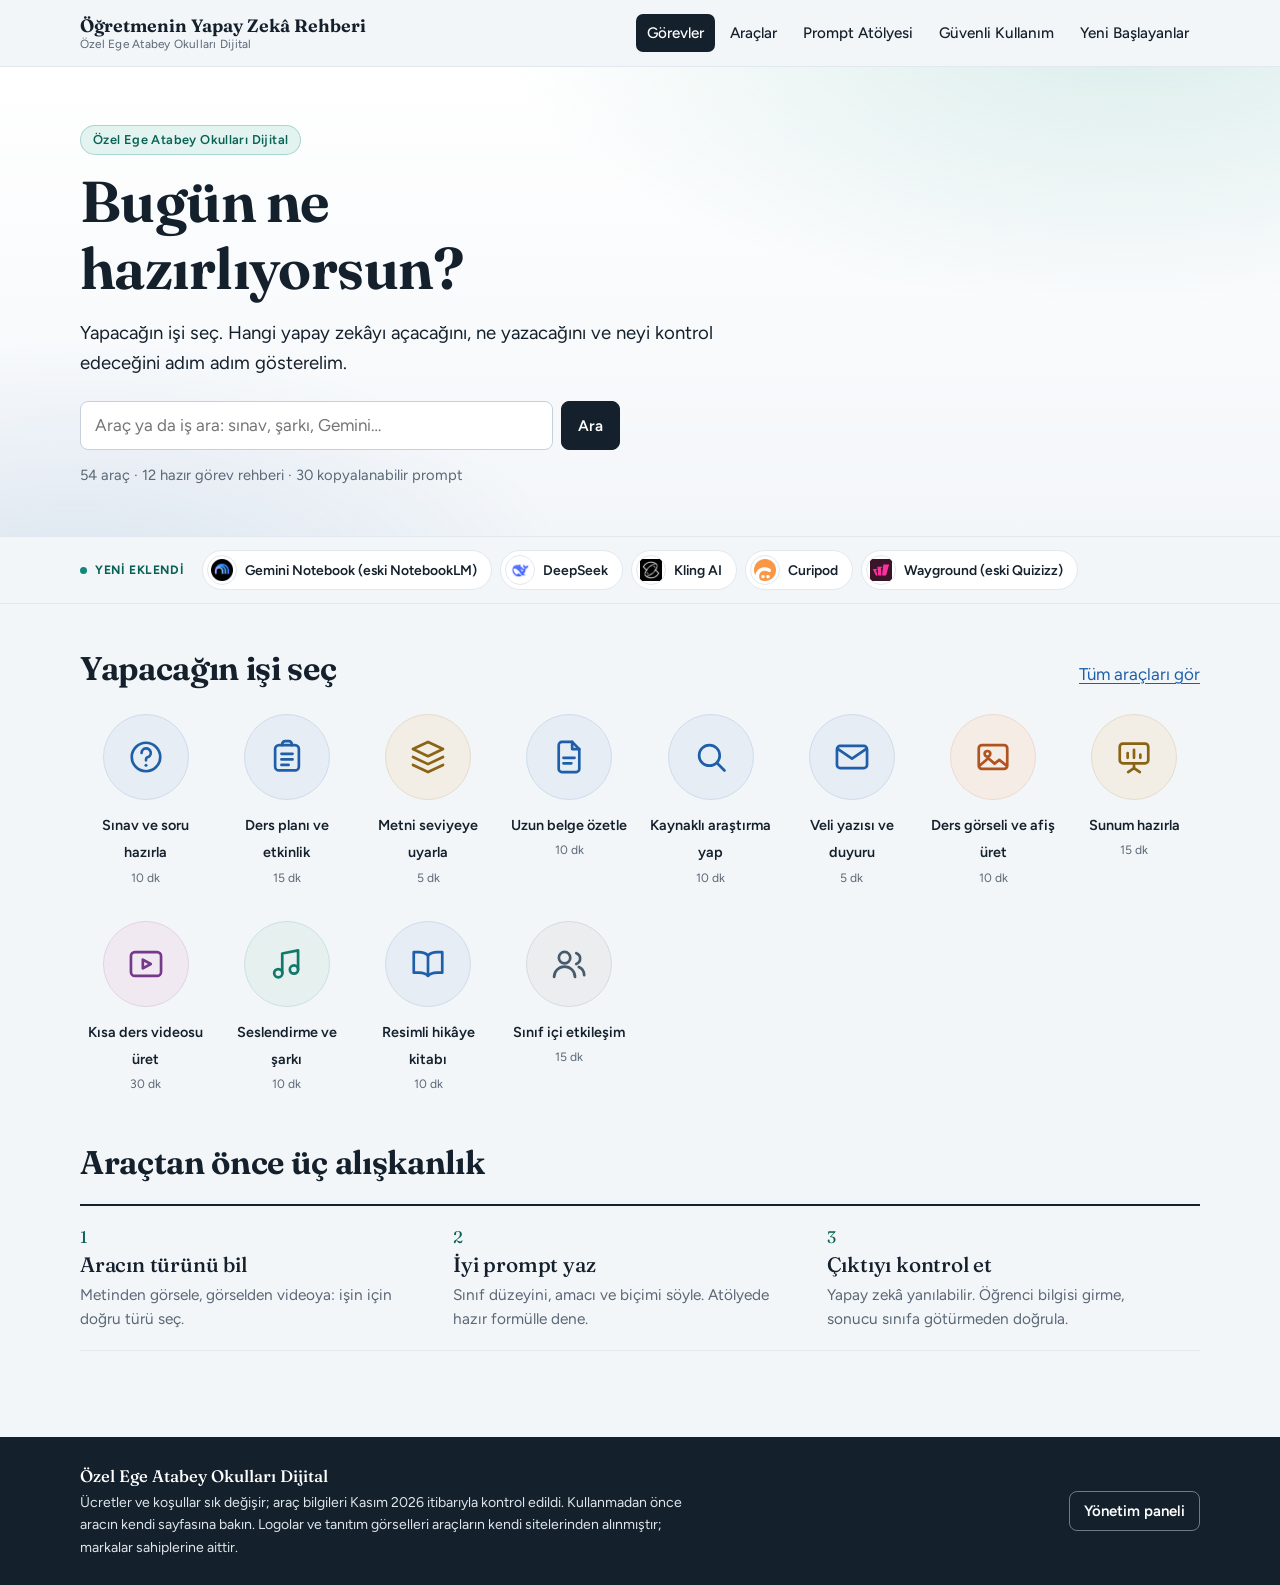
==== index.html @ ee68c1e3 "Öğretmenin Yapay Zekâ Rehberi: site ve yönetim paneli Kurulum gerektirmeyen, öğretmenler için göreve" ====
<!doctype html>
<html lang="tr">
<head>
  <meta charset="utf-8">
  <meta name="viewport" content="width=device-width, initial-scale=1">
  <title>Öğretmenin Yapay Zekâ Rehberi</title>
  <meta name="description" content="Öğretmenler için göreve göre yapay zekâ rehberi: doğru aracı seçin, hazır promptları kullanın, güvenli çalışın.">
  <link rel="preconnect" href="https://fonts.googleapis.com">
  <link rel="preconnect" href="https://fonts.gstatic.com" crossorigin>
  <link href="https://fonts.googleapis.com/css2?family=Figtree:wght@400;500;600;700&family=Fraunces:opsz,wght@9..144,500;9..144,650&display=swap" rel="stylesheet">
  <link rel="stylesheet" href="css/site.css">
  <!-- Renkler ve yazı tipi: veri/tema.js (yönetim panelindeki Tema bölümünden değişir) -->
  <script src="veri/site.js"></script>
  <script src="veri/tema.js"></script>
  <script src="js/tema.js"></script>
  <script src="js/ikonlar.js"></script>
</head>
<body>
  <a class="atla" href="#ana">İçeriğe geç</a>

  <header class="ust">
    <div class="kap ust-ic">
      <a class="marka" href="#/">
        <img id="marka-logo" class="marka-logo" alt="" hidden>
        <span class="marka-yazi">
          <strong id="marka-ad"></strong>
          <small id="marka-okul"></small>
        </span>
      </a>
      <button class="menu-dugme" type="button" aria-expanded="false" aria-controls="ana-menu">Menü</button>
      <nav id="ana-menu" class="menu" aria-label="Ana menü">
        <a href="#/" data-nav="gorev">Görevler</a>
        <a href="#/araclar" data-nav="araclar">Araçlar</a>
        <a href="#/prompt" data-nav="prompt">Prompt Atölyesi</a>
        <a href="#/guvenli" data-nav="guvenli">Güvenli Kullanım</a>
        <a href="#/baslangic" data-nav="baslangic">Yeni Başlayanlar</a>
      </nav>
    </div>
  </header>

  <main id="ana" tabindex="-1"></main>

  <footer class="alt">
    <div class="kap alt-ic">
      <div>
        <strong id="alt-okul"></strong>
        <p id="alt-not"></p>
      </div>
      <a class="alt-ekle" href="yonetim.html">Yönetim paneli</a>
    </div>
  </footer>

  <div id="bildirim" class="bildirim" role="status" aria-live="polite"></div>

  <script src="veri/araclar.js"></script>
  <script src="veri/gorseller.js"></script>
  <script src="veri/gorevler.js"></script>
  <script src="veri/rehber.js"></script>
  <script src="js/app.js"></script>
</body>
</html>
---- css/site.css ----
/* Öğretmenin Yapay Zekâ Rehberi: sakin, okunaklı bir okul teması.
   Renkleri değiştirmek için yalnızca aşağıdaki değişkenleri düzenlemen yeterli. */
:root {
  color-scheme: light;
  --kagit: #f3f6f9;
  --kart: #ffffff;
  --murekkep: #14202c;
  --soluk: #5a6775;
  --cizgi: #e1e8ef;
  --cizgi-koyu: #c5d0dc;
  --altin: #0f8a7a;
  --altin-koyu: #0a6256;
  --altin-acik: #e2f3f0;
  --kenar: #0f8a7a;
  --tahta: #152430;
  --tahta-yazi: #e9f0f5;
  --tahta-soluk: #9db1c0;
  --tebesir: #5fd3bd;

  --k-metin: #1f5fa8;
  --k-gorsel: #b0541f;
  --k-video: #76398a;
  --k-ses: #11796a;
  --k-egitim: #8a6414;
  --k-web20: #475a6b;

  --tehlike: #9c2f2b;
  --tehlike-acik: #fcecea;
  --basari: #11796a;

  --serif: "Fraunces", Georgia, "Times New Roman", serif;
  --sans: "Figtree", "Segoe UI", system-ui, -apple-system, sans-serif;
  --golge: 0 1px 2px rgba(20, 32, 44, .05), 0 8px 24px rgba(20, 32, 44, .07);
  --yaricap: 12px;
  --yazi-boyu: 17px;

  /* Koyu yüzeyler: düğme, alt bilgi, seçili menü. Koyu temada bunlar da değişir. */
  --koyu: #14202c;
  --koyu-yazi: #ffffff;
  --koyu-soluk: #dfe5ea;
  --pastel-yesil: #e4f2ea;
  --pastel-sari: #fdf3dc;
  --pastel-kirmizi: #f2e9e6;
}

* { box-sizing: border-box; }
html { scroll-behavior: smooth; -webkit-text-size-adjust: 100%; }
body {
  margin: 0;
  background: var(--kagit);
  color: var(--murekkep);
  font-family: var(--sans);
  font-size: var(--yazi-boyu, 17px);
  line-height: 1.6;
  min-height: 100vh;
  display: flex;
  flex-direction: column;
}
main { flex: 1; outline: none; }
h1, h2, h3 { font-family: var(--serif); font-weight: 650; line-height: 1.15; margin: 0; letter-spacing: -.01em; text-wrap: balance; }
h1 { font-size: clamp(2.1rem, 5.5vw, 3.6rem); }
h2 { font-size: clamp(1.5rem, 3vw, 2.05rem); }
h3 { font-size: 1.2rem; font-weight: 500; }
p { margin: 0 0 1em; }
a { color: var(--k-metin); text-underline-offset: 3px; }
ul, ol { margin: 0; padding-left: 1.25em; }
li { margin-bottom: .45em; }
li::marker { color: var(--soluk); }
:focus-visible { outline: 3px solid var(--k-metin); outline-offset: 2px; border-radius: 4px; }

.kap { width: min(1120px, 100% - 40px); margin-inline: auto; }
.dar { width: min(780px, 100%); }
.atla { position: absolute; left: -999px; top: 8px; background: var(--koyu); color: var(--koyu-yazi); padding: 8px 14px; border-radius: 6px; z-index: 20; }
.atla:focus { left: 12px; }

/* Üst menü */
.ust { background: var(--kagit); border-bottom: 1px solid var(--cizgi); position: sticky; top: 0; z-index: 10; }
.ust-ic { display: flex; align-items: center; gap: 24px; min-height: 66px; flex-wrap: wrap; }
.marka { display: flex; align-items: center; gap: 10px; text-decoration: none; color: inherit; margin-right: auto; padding: 8px 0; }
.marka-logo { width: 40px; height: 40px; object-fit: contain; }
.marka-yazi { display: flex; flex-direction: column; line-height: 1.2; }
.marka-yazi strong { font-family: var(--serif); font-size: 1.12rem; font-weight: 650; }
.marka-yazi small { font-size: .74rem; color: var(--soluk); letter-spacing: .02em; }
.menu { display: flex; gap: 4px; }
.menu a { color: var(--murekkep); text-decoration: none; font-weight: 500; font-size: .95rem; padding: 7px 11px; border-radius: 7px; white-space: nowrap; }
.menu a:hover { background: var(--altin-acik); }
.menu a[aria-current="page"] { background: var(--koyu); color: var(--koyu-yazi); }
.menu-dugme { display: none; font: inherit; font-weight: 600; background: transparent; color: inherit; border: 1px solid var(--cizgi-koyu); border-radius: 7px; padding: 6px 12px; cursor: pointer; }

/* Kahraman alan */
.defter {
  position: relative;
  overflow: hidden;
  background:
    radial-gradient(900px 420px at 88% -12%, color-mix(in srgb, var(--altin) 16%, transparent), transparent 70%),
    radial-gradient(720px 380px at 6% 115%, color-mix(in srgb, var(--k-metin) 12%, transparent), transparent 70%),
    linear-gradient(180deg, var(--kart) 0%, var(--kagit) 100%);
  border-bottom: 1px solid var(--cizgi);
}
.defter-ic { padding: 58px 0 48px; position: relative; }
.ust-etiket {
  display: inline-block; font-size: .8rem; font-weight: 600; color: var(--altin-koyu);
  letter-spacing: .03em; margin-bottom: 14px;
  background: var(--altin-acik); border: 1px solid color-mix(in srgb, var(--altin) 28%, transparent);
  border-radius: 99px; padding: 4px 12px;
}
.defter h1 { max-width: 15ch; }
.defter .giris { font-size: 1.16rem; max-width: 56ch; margin: 16px 0 24px; }
.ara-form { display: flex; gap: 8px; max-width: 540px; }
.ara-form input { flex: 1; min-width: 0; }
.girdi, .ara-form input {
  font: inherit; color: inherit; background: var(--kart);
  border: 1.5px solid var(--cizgi-koyu); border-radius: 8px; padding: 10px 14px; width: 100%;
}
.girdi:focus, .ara-form input:focus { border-color: var(--k-metin); outline: 2px solid color-mix(in srgb, var(--k-metin) 30%, transparent); }
.sayilar { font-size: .92rem; color: var(--soluk); margin: 14px 0 0; }

.bolum { padding: 46px 0; }
.bolum-bas { display: flex; flex-wrap: wrap; align-items: baseline; justify-content: space-between; gap: 6px 20px; margin-bottom: 22px; }
.bolum-bas p { margin: 0; color: var(--soluk); }
.bolum + .bolum { padding-top: 0; }

/* Düğmeler */
.dugme {
  display: inline-flex; align-items: center; justify-content: center; gap: 6px;
  font: inherit; font-weight: 600; font-size: .96rem; text-decoration: none; cursor: pointer;
  background: var(--koyu); color: var(--koyu-yazi); border: 1.5px solid var(--koyu); border-radius: 8px; padding: 9px 16px;
}
.dugme:hover { background: color-mix(in srgb, var(--koyu) 86%, var(--kart)); border-color: color-mix(in srgb, var(--koyu) 86%, var(--kart)); }
.dugme.ikincil { background: transparent; color: var(--murekkep); border-color: var(--cizgi-koyu); }
.dugme.ikincil:hover { background: var(--altin-acik); border-color: var(--altin-koyu); }

/* Ayraç sekmeli kart */
.gorev-izgara { display: grid; grid-template-columns: repeat(auto-fill, minmax(290px, 1fr)); gap: 30px 20px; }
.sekmeli { position: relative; display: block; text-decoration: none; color: inherit; margin-top: 18px; height: calc(100% - 18px); }
.sekme {
  position: absolute; left: 14px; top: -22px; height: 23px; padding: 2px 11px 0;
  border-radius: 7px 7px 0 0; color: var(--koyu-yazi); font-size: .75rem; font-weight: 600; letter-spacing: .02em; white-space: nowrap;
}
.sekmeli-ic {
  background: var(--kart); border: 1px solid var(--cizgi); border-radius: var(--yaricap);
  padding: 16px 18px 15px; height: 100%; display: flex; flex-direction: column; transition: transform .14s ease, box-shadow .14s ease, border-color .14s ease;
}
a.sekmeli:hover .sekmeli-ic { transform: translateY(-2px); box-shadow: var(--golge); border-color: var(--cizgi-koyu); }
.sekmeli h3 { font-size: 1.24rem; margin-bottom: 5px; }
.sekmeli p { margin: 0 0 10px; color: var(--soluk); font-size: .94rem; line-height: 1.45; }
.sekmeli .kart-alt { margin-top: auto; font-size: .83rem; color: var(--soluk); display: flex; flex-wrap: wrap; gap: 4px 12px; }
.sekmeli .kart-alt b { color: var(--murekkep); font-weight: 600; }

.r-metin { background: var(--k-metin); } .y-metin { color: var(--k-metin); }
.r-gorsel { background: var(--k-gorsel); } .y-gorsel { color: var(--k-gorsel); }
.r-video { background: var(--k-video); } .y-video { color: var(--k-video); }
.r-ses { background: var(--k-ses); } .y-ses { color: var(--k-ses); }
.r-egitim { background: var(--k-egitim); } .y-egitim { color: var(--k-egitim); }
.r-web20 { background: var(--k-web20); } .y-web20 { color: var(--k-web20); }

/* Üç adım */
.uc-adim { display: grid; grid-template-columns: repeat(auto-fit, minmax(250px, 1fr)); gap: 0; border-top: 2px solid var(--murekkep); }
.uc-adim > a { display: block; text-decoration: none; color: inherit; padding: 18px 22px 18px 0; border-bottom: 1px solid var(--cizgi); }
.uc-adim > a:hover h3 { text-decoration: underline; text-underline-offset: 4px; }
.uc-adim .no { font-family: var(--serif); font-size: 1.05rem; color: var(--altin-koyu); }
.uc-adim h3 { margin: 2px 0 6px; font-size: 1.3rem; }
.uc-adim p { margin: 0; color: var(--soluk); font-size: .96rem; }

/* Rozet */
.rozetler { display: flex; flex-wrap: wrap; gap: 6px; }
.rozet { display: inline-block; font-size: .78rem; font-weight: 600; padding: 2px 9px; border-radius: 99px; border: 1px solid var(--cizgi-koyu); background: var(--kart); color: var(--murekkep); white-space: nowrap; }
.rozet.ucretsiz, .rozet.ogretmen { background: var(--pastel-yesil); border-color: color-mix(in srgb, var(--pastel-yesil) 70%, var(--murekkep)); color: color-mix(in srgb, var(--basari) 80%, var(--murekkep)); }
.rozet.kismen { background: var(--pastel-sari); border-color: color-mix(in srgb, var(--pastel-sari) 70%, var(--murekkep)); color: color-mix(in srgb, var(--k-egitim) 85%, var(--murekkep)); }
.rozet.ucretli { background: var(--pastel-kirmizi); border-color: color-mix(in srgb, var(--pastel-kirmizi) 70%, var(--murekkep)); color: color-mix(in srgb, var(--k-gorsel) 80%, var(--murekkep)); }
.rozet.yeni { background: var(--koyu); border-color: var(--koyu); color: var(--koyu-yazi); }

/* Araçlar */
.sayfa-bas { padding: 40px 0 8px; }
.sayfa-bas .giris { font-size: 1.1rem; max-width: 62ch; margin: 12px 0 0; }
.kirinti { font-size: .9rem; color: var(--soluk); margin-bottom: 12px; }
.kirinti a { color: var(--soluk); }
.filtre { display: grid; gap: 12px; margin: 22px 0 8px; }
.filtre .girdi { max-width: 460px; }
.cipler { display: flex; flex-wrap: wrap; gap: 6px; }
.cip { font: inherit; font-size: .9rem; font-weight: 500; background: transparent; color: var(--murekkep); border: 1.5px solid var(--cizgi-koyu); border-radius: 99px; padding: 4px 13px; cursor: pointer; }
.cip:hover { border-color: var(--murekkep); }
.cip[aria-pressed="true"] { background: var(--koyu); border-color: var(--koyu); color: var(--koyu-yazi); }
.sonuc-say { color: var(--soluk); font-size: .92rem; margin: 10px 0 0; }
.grup { margin-top: 30px; }
.grup-bas { display: flex; align-items: baseline; gap: 10px; flex-wrap: wrap; margin-bottom: 6px; }
.grup-bas h2 { font-size: 1.45rem; }
.grup-bas span { color: var(--soluk); font-size: .94rem; }
.arac-izgara { display: grid; grid-template-columns: repeat(auto-fill, minmax(290px, 1fr)); gap: 30px 18px; margin-top: 8px; }
.arac-izgara .sekmeli h3 { font-size: 1.16rem; }
.bos { padding: 34px 0; color: var(--soluk); }
.kapanan { margin-top: 44px; border: 1px solid var(--cizgi-koyu); border-radius: var(--yaricap); background: var(--kart); padding: 4px 18px; }
.kapanan summary { cursor: pointer; font-weight: 600; padding: 10px 0; }
.kapanan ul { list-style: none; padding: 0 0 12px; }
.kapanan li { padding: 8px 0; border-top: 1px solid var(--cizgi); margin: 0; font-size: .96rem; }

/* Araç ayrıntısı */
.iki-sutun { display: grid; grid-template-columns: minmax(0, 1fr) 300px; gap: 40px; align-items: start; padding: 26px 0 50px; }
.icerik > section + section { margin-top: 34px; }
.icerik h2 { font-size: 1.4rem; margin-bottom: 12px; }
.kunye { background: var(--kart); border: 1px solid var(--cizgi); border-radius: var(--yaricap); padding: 18px; position: sticky; top: 84px; }
.kunye dl { margin: 0 0 16px; }
.kunye dt { font-size: .78rem; color: var(--soluk); font-weight: 600; }
.kunye dd { margin: 0 0 11px; font-size: .95rem; line-height: 1.4; }
.kunye .dugme { width: 100%; }
.dikkat { background: var(--tehlike-acik); border-radius: var(--yaricap); padding: 13px 16px; color: color-mix(in srgb, var(--tehlike) 75%, var(--murekkep)); border-left: 4px solid var(--tehlike); }
.dikkat strong { display: block; margin-bottom: 2px; color: var(--tehlike); }
.not { background: var(--altin-acik); border-radius: var(--yaricap); padding: 13px 16px; color: var(--altin-koyu); }
.not strong { display: block; margin-bottom: 2px; }

/* Kara tahta: hazır prompt */
.tahta { background: var(--tahta); color: var(--tahta-yazi); border-radius: var(--yaricap); overflow: hidden; border: 1px solid color-mix(in srgb, var(--tahta) 80%, var(--tahta-yazi)); box-shadow: var(--golge); }
.tahta-bas { display: flex; align-items: center; justify-content: space-between; gap: 12px; padding: 9px 12px 9px 16px; border-bottom: 1px solid rgba(255, 255, 255, .12); }
.tahta-bas span { font-size: .84rem; color: var(--tahta-soluk); font-weight: 500; }
.tahta pre { margin: 0; padding: 14px 16px 16px; font-family: var(--sans); font-size: 1rem; line-height: 1.6; white-space: pre-wrap; overflow-wrap: anywhere; }
.tahta mark { background: rgba(95, 211, 189, .15); color: var(--tebesir); border-radius: 4px; padding: 0 3px; }
.kopyala { font: inherit; font-size: .86rem; font-weight: 600; background: var(--tebesir); color: color-mix(in srgb, var(--tebesir) 22%, #000); border: 0; border-radius: 7px; padding: 5px 12px; cursor: pointer; flex-shrink: 0; }
.kopyala:hover { background: color-mix(in srgb, var(--tebesir) 80%, #fff); }
.kopyala:focus-visible { outline-color: #fff; }
.alt-not { font-size: .9rem; color: var(--soluk); margin: 8px 0 0; }

/* Görev sayfası */
.tercih { list-style: none; padding: 0; display: grid; gap: 10px; }
.tercih li { margin: 0; }
.tercih a.satir { display: grid; grid-template-columns: 76px auto 1fr auto; gap: 4px 14px; align-items: center; background: var(--kart); border: 1px solid var(--cizgi); border-radius: var(--yaricap); padding: 12px 16px; text-decoration: none; color: inherit; }
.tercih a.satir:hover { border-color: var(--cizgi-koyu); box-shadow: var(--golge); }
.tercih .sira { font-size: .78rem; font-weight: 600; color: var(--soluk); }
.tercih li:first-child .sira { color: var(--altin-koyu); }
.tercih strong { font-family: var(--serif); font-weight: 500; font-size: 1.1rem; }
.tercih small { display: block; color: var(--soluk); font-size: .92rem; line-height: 1.4; }
.adimlar { counter-reset: a; list-style: none; padding: 0; }
.adimlar li { counter-increment: a; position: relative; padding-left: 40px; margin-bottom: 12px; }
.adimlar li::before { content: counter(a); position: absolute; left: 0; top: 1px; width: 27px; height: 27px; border-radius: 50%; background: var(--koyu); color: var(--koyu-yazi); font-size: .85rem; font-weight: 600; display: grid; place-items: center; }
.kontrol { list-style: none; padding: 0; }
.kontrol li { margin: 0; border-top: 1px solid var(--cizgi); }
.kontrol li:last-child { border-bottom: 1px solid var(--cizgi); }
.kontrol label { display: flex; gap: 10px; align-items: flex-start; padding: 9px 2px; cursor: pointer; }
.kontrol input { width: 18px; height: 18px; margin-top: 4px; accent-color: var(--basari); flex-shrink: 0; }
.kontrol input:checked + span { color: var(--soluk); text-decoration: line-through; }

/* Prompt atölyesi */
.kiyas { display: grid; grid-template-columns: repeat(auto-fit, minmax(300px, 1fr)); gap: 18px; }
.kiyas > div { background: var(--kart); border: 1px solid var(--cizgi); border-radius: var(--yaricap); padding: 16px 18px; }
.kiyas h3 { font-family: var(--sans); font-weight: 700; font-size: .92rem; margin-bottom: 7px; }
.kiyas .zayif h3 { color: var(--tehlike); }
.kiyas .guclu h3 { color: var(--basari); }
.kiyas p { margin: 0; }
.kiyas .acik { color: var(--soluk); font-size: .92rem; margin-top: 9px; }
.parca { border-radius: 3px; padding: 1px 3px; -webkit-box-decoration-break: clone; box-decoration-break: clone; }
.p-rol { background: color-mix(in srgb, var(--k-metin) 18%, var(--kart)); }
.p-gorev { background: color-mix(in srgb, var(--k-gorsel) 18%, var(--kart)); }
.p-hedef { background: color-mix(in srgb, var(--k-ses) 18%, var(--kart)); }
.p-bicim { background: color-mix(in srgb, var(--k-video) 18%, var(--kart)); }
.p-sinir { background: color-mix(in srgb, var(--k-egitim) 20%, var(--kart)); }
.gosterge { display: flex; flex-wrap: wrap; gap: 6px 14px; font-size: .86rem; margin: 12px 0 0; padding: 0; list-style: none; }
.gosterge li { margin: 0; }
.formul { display: grid; grid-template-columns: repeat(auto-fit, minmax(190px, 1fr)); gap: 12px; }
.formul > div { padding: 13px 15px; border-radius: var(--yaricap); }
.formul strong { display: block; font-family: var(--serif); font-size: 1.06rem; font-weight: 500; }
.formul span { font-size: .91rem; color: color-mix(in srgb, var(--soluk) 75%, var(--murekkep)); line-height: 1.4; display: block; margin-top: 3px; }
.atolye { display: grid; grid-template-columns: minmax(0, 1fr) minmax(0, 1.15fr); gap: 26px; align-items: start; }
.alan { display: block; margin-bottom: 12px; }
.alan > span { display: block; font-weight: 600; font-size: .92rem; margin-bottom: 4px; }
.alan small { display: block; color: var(--soluk); font-size: .84rem; margin-top: 3px; line-height: 1.35; }
.atolye-sonuc { position: sticky; top: 84px; }
.tahta .parca { background: transparent; padding: 0; }
.tahta .p-rol { color: #bcd2f5; } .tahta .p-gorev { color: #f6c6ae; } .tahta .p-hedef { color: #b7e6cd; } .tahta .p-bicim { color: #e3c5ea; } .tahta .p-sinir { color: #f7e59b; }
.kutuphane { display: grid; gap: 22px; }
.kutuphane-oge h3 { margin-bottom: 8px; }
.kutuphane-oge h3 a { color: inherit; text-decoration-color: var(--cizgi-koyu); }

/* Rehber sayfaları */
.ilkeler { display: grid; grid-template-columns: repeat(auto-fit, minmax(290px, 1fr)); gap: 0 30px; border-top: 2px solid var(--murekkep); }
.ilkeler > div { padding: 14px 0; border-bottom: 1px solid var(--cizgi); }
.ilkeler h3 { margin-bottom: 4px; }
.ilkeler p { margin: 0; color: color-mix(in srgb, var(--soluk) 75%, var(--murekkep)); font-size: .98rem; }
.yap-yapma { display: grid; grid-template-columns: repeat(auto-fit, minmax(300px, 1fr)); gap: 18px; }
.yap-yapma > div { background: var(--kart); border: 1px solid var(--cizgi); border-radius: var(--yaricap); padding: 16px 18px 12px; }
.yap-yapma h3 { font-family: var(--sans); font-weight: 700; font-size: 1rem; margin-bottom: 9px; }
.yap-yapma .yapma h3 { color: var(--tehlike); }
.yap-yapma .yap h3 { color: var(--basari); }
.tablo-sar { overflow-x: auto; border: 1px solid var(--cizgi); border-radius: var(--yaricap); background: var(--kart); }
table { border-collapse: collapse; width: 100%; font-size: .94rem; }
th { text-align: left; font-size: .8rem; color: var(--soluk); font-weight: 600; background: color-mix(in srgb, var(--kagit) 70%, var(--cizgi)); }
th, td { padding: 8px 14px; border-bottom: 1px solid var(--cizgi); vertical-align: top; }
tr:last-child td { border-bottom: 0; }
.kaynak { list-style: none; padding: 0; }
.kaynak li { padding: 10px 0; border-top: 1px solid var(--cizgi); margin: 0; }
.kaynak small { display: block; color: var(--soluk); }
.turler { display: grid; grid-template-columns: repeat(auto-fill, minmax(320px, 1fr)); gap: 14px; }
.tur { background: var(--kart); border: 1px solid var(--cizgi); border-radius: var(--yaricap); padding: 15px 18px; }
.tur h3 { font-family: var(--serif); font-size: 1.16rem; }
.tur .en { font-size: .8rem; color: var(--soluk); margin-bottom: 7px; }
.tur p { margin: 0 0 8px; font-size: .96rem; }
.tur .araclar-kisa { font-size: .88rem; color: var(--soluk); margin: 0; }
.terimler { margin: 0; display: grid; grid-template-columns: 160px 1fr; }
.terimler dt, .terimler dd { padding: 9px 0; border-top: 1px solid var(--cizgi); margin: 0; }
.terimler dt { font-weight: 600; padding-right: 12px; }

/* Alt bilgi */
.alt { margin-top: 40px; background: var(--koyu); color: var(--koyu-soluk); }
.alt-ic { display: flex; justify-content: space-between; align-items: center; flex-wrap: wrap; gap: 14px 30px; padding: 26px 0; }
.alt strong { font-family: var(--serif); font-weight: 500; font-size: 1.04rem; color: var(--koyu-yazi); }
.alt p { margin: 2px 0 0; font-size: .88rem; max-width: 70ch; }
.alt-ekle { color: var(--koyu-yazi); font-weight: 600; font-size: .94rem; border: 1px solid rgba(255, 255, 255, .4); border-radius: 8px; padding: 7px 14px; text-decoration: none; white-space: nowrap; }
.alt-ekle:hover { background: rgba(255, 255, 255, .1); }

.bildirim { position: fixed; left: 50%; bottom: 22px; transform: translate(-50%, 20px); background: var(--koyu); color: var(--koyu-yazi); padding: 8px 18px; border-radius: 99px; font-size: .93rem; font-weight: 500; opacity: 0; pointer-events: none; transition: opacity .18s, transform .18s; z-index: 30; }
.bildirim.acik { opacity: 1; transform: translate(-50%, 0); }

/* Yönetim sayfası */
.yon-izgara { display: grid; grid-template-columns: minmax(0, 1.1fr) minmax(0, .9fr); gap: 34px; align-items: start; padding: 24px 0 50px; }
.yon-kart { background: var(--kart); border: 1px solid var(--cizgi); border-radius: var(--yaricap); padding: 20px; }
.yon-kart + .yon-kart { margin-top: 18px; }
.yon-kart h2 { font-size: 1.28rem; margin-bottom: 12px; }
.alan-cift { display: grid; grid-template-columns: 1fr 1fr; gap: 0 14px; }
.onay-grup { display: flex; flex-wrap: wrap; gap: 6px 14px; }
.onay-grup label { display: flex; gap: 6px; align-items: center; font-size: .95rem; cursor: pointer; }
fieldset { border: 0; padding: 0; margin: 0 0 12px; }
legend { font-weight: 600; font-size: .92rem; padding: 0; margin-bottom: 5px; }
details.ayrinti { border-top: 1px solid var(--cizgi); margin-top: 8px; padding-top: 10px; }
details.ayrinti summary { font-weight: 600; cursor: pointer; margin-bottom: 10px; }
.hata { color: var(--tehlike); font-size: .9rem; font-weight: 500; margin: 8px 0 0; }
.dugmeler { display: flex; flex-wrap: wrap; gap: 8px; margin-top: 14px; }
.yon-liste { list-style: none; padding: 0; margin: 0; max-height: 440px; overflow-y: auto; }
.yon-liste li { display: flex; align-items: center; justify-content: space-between; gap: 10px; padding: 7px 0; border-top: 1px solid var(--cizgi); margin: 0; font-size: .95rem; }
.yon-liste small { color: var(--soluk); display: block; font-size: .8rem; }
.mini { font: inherit; font-size: .82rem; font-weight: 600; background: transparent; border: 1px solid var(--cizgi-koyu); color: inherit; border-radius: 6px; padding: 2px 9px; cursor: pointer; }
.mini:hover { background: var(--altin-acik); }
.mini.sil:hover { background: var(--tehlike-acik); border-color: var(--tehlike); color: var(--tehlike); }
.mini-grup { display: flex; gap: 5px; flex-shrink: 0; }
.taslak-uyari { background: var(--pastel-sari); border-radius: 8px; padding: 10px 14px; margin-bottom: 14px; color: color-mix(in srgb, var(--k-egitim) 85%, var(--murekkep)); font-size: .94rem; }
.taslak-uyari[hidden] { display: none; }

@media (max-width: 920px) {
  .iki-sutun, .atolye, .yon-izgara { grid-template-columns: 1fr; gap: 24px; }
  .kunye, .atolye-sonuc { position: static; }
  .kunye { order: -1; }
}
@media (max-width: 860px) {
  .menu-dugme { display: block; }
  .menu { display: none; flex-direction: column; width: 100%; padding-bottom: 10px; }
  .menu.acik { display: flex; }
  .menu a { padding: 10px 11px; }
}
@media (max-width: 560px) {
  body { font-size: 16px; }
  .kap { width: calc(100% - 32px); }
  .defter-ic { padding: 40px 0 36px; }
  .defter-ic { padding: 34px 0 30px 14px; }
  .gorev-izgara, .arac-izgara { grid-template-columns: 1fr; }
  .tercih a.satir { grid-template-columns: auto 1fr; }
  .tercih .sira, .tercih .rozet { grid-column: 1 / -1; }
  .tercih .rozet { justify-self: start; }
  .terimler { grid-template-columns: 1fr; }
  .terimler dd { border-top: 0; padding-top: 0; }
  .alan-cift { grid-template-columns: 1fr; }
  .ara-form .dugme { padding-inline: 12px; }
}
@media (prefers-reduced-motion: reduce) {
  html { scroll-behavior: auto; }
  * { transition: none !important; animation: none !important; }
}

/* ---------- Araç logoları ve tanıtım görselleri ---------- */
.logo {
  flex-shrink: 0; width: 44px; height: 44px; border-radius: 10px;
  /* Logolar beyaz zemin için tasarlandığından koyu temada da beyaz kalır. */
  background: #fff; border: 1px solid var(--cizgi);
  display: grid; place-items: center; overflow: hidden; padding: 5px;
}
.logo img { width: 100%; height: 100%; object-fit: contain; display: block; }
.logo-harf { color: var(--koyu-yazi); font-family: var(--serif); font-size: 1.25rem; font-weight: 650; padding: 0; border: 0; }

.kart-bas { display: flex; align-items: center; gap: 12px; margin-bottom: 8px; }
.kart-bas h3 { margin: 0; font-size: 1.18rem; }

.logo.mini { width: 26px; height: 26px; border-radius: 7px; padding: 3px; }
.logo.mini.logo-harf { font-size: .8rem; padding: 0; }
.logo-dizi { display: inline-flex; gap: 5px; vertical-align: middle; margin-right: 8px; }

.logo.buyuk { width: 68px; height: 68px; border-radius: 14px; padding: 9px; box-shadow: var(--golge); }
.logo.buyuk.logo-harf { font-size: 2rem; padding: 0; }
.baslik-satir { display: flex; align-items: center; gap: 18px; flex-wrap: wrap; }

.onizleme {
  margin: 0 0 26px; border: 1px solid var(--cizgi); border-radius: var(--yaricap);
  overflow: hidden; background: var(--kart); box-shadow: var(--golge);
}
.onizleme img { display: block; width: 100%; height: auto; max-height: 340px; object-fit: cover; object-position: top center; }
.onizleme figcaption { font-size: .82rem; color: var(--soluk); padding: 8px 14px; border-top: 1px solid var(--cizgi); }

.tercih .logo { margin-right: 2px; }
ul.logolu { list-style: none; padding: 0; display: grid; gap: 8px; }
ul.logolu li { display: flex; align-items: center; gap: 10px; margin: 0; }
.yon-liste .logo + span { margin-right: auto; }

/* ---------- "Yapacağın işi seç" kutucukları ---------- */
/* Kart yerine ikon madalyonu: büyük ikon, altında küçük başlık.
   Madalyonun biçimi (yuvarlak / altıgen / yumuşak kare) panelden seçilir;
   .is-izgara üzerindeki sekil-* sınıfı belirler. */
.is-izgara {
  display: grid;
  grid-template-columns: repeat(auto-fill, minmax(126px, 1fr));
  gap: 26px 10px;
}
.is-kart {
  display: flex; flex-direction: column; align-items: center; gap: 11px;
  text-align: center; text-decoration: none; color: inherit; padding: 4px 2px;
}
.is-madalyon {
  width: 86px; height: 86px; display: grid; place-items: center;
  background: color-mix(in srgb, currentColor 11%, var(--kart));
  border: 1px solid color-mix(in srgb, currentColor 22%, var(--kart));
  transition: transform .2s ease, box-shadow .2s ease, background-color .2s ease;
}
.is-madalyon .ikon { width: 38px; height: 38px; }
.is-kart b { font-size: .9rem; font-weight: 600; line-height: 1.3; max-width: 15ch; color: var(--murekkep); }
.is-kart small { font-size: .76rem; color: var(--soluk); display: block; margin-top: 2px; }
.is-kart:hover .is-madalyon,
.is-kart:focus-visible .is-madalyon {
  transform: translateY(-5px);
  background: color-mix(in srgb, currentColor 20%, var(--kart));
  box-shadow: var(--golge);
}
.is-kart:hover b { text-decoration: underline; text-underline-offset: 3px; }
.is-kart:focus-visible { outline: none; }
.is-kart:focus-visible b { text-decoration: underline; text-underline-offset: 3px; }

.sekil-yuvarlak .is-madalyon { border-radius: 50%; }
.sekil-yumusak .is-madalyon { border-radius: 30%; }
.sekil-altigen .is-madalyon {
  border: 0; border-radius: 0;
  background: color-mix(in srgb, currentColor 15%, var(--kart));
  clip-path: polygon(50% 0%, 93.3% 25%, 93.3% 75%, 50% 100%, 6.7% 75%, 6.7% 25%);
}
.sekil-altigen .is-kart:hover .is-madalyon { box-shadow: none; }

/* ---------- Yeni eklenen araçlar şeridi ---------- */
.yeni-serit { background: var(--kagit); border-bottom: 1px solid var(--cizgi); padding: 13px 0; }
.yeni-ic { display: flex; align-items: center; gap: 10px 18px; flex-wrap: wrap; }
.yeni-etiket {
  display: inline-flex; align-items: center; gap: 8px; flex-shrink: 0;
  font-size: .76rem; font-weight: 700; letter-spacing: .05em; text-transform: uppercase;
  color: var(--altin-koyu);
}
.yeni-etiket::before {
  content: ''; width: 7px; height: 7px; border-radius: 50%; background: var(--altin);
  animation: nabiz 2.4s ease-in-out infinite;
}
.yeni-liste { display: flex; flex-wrap: wrap; gap: 8px; list-style: none; padding: 0; margin: 0; }
.yeni-liste li {
  margin: 0;
  animation: yeniGir .5s cubic-bezier(.2, .7, .3, 1) backwards;
  animation-delay: calc(var(--s) * 75ms);
}
.yeni-rozet {
  display: flex; align-items: center; gap: 8px; text-decoration: none; color: inherit;
  background: var(--kart); border: 1px solid var(--cizgi); border-radius: 99px;
  padding: 4px 14px 4px 4px; font-size: .87rem; font-weight: 600; white-space: nowrap;
  transition: transform .18s ease, box-shadow .18s ease, border-color .18s ease;
}
.yeni-rozet:hover, .yeni-rozet:focus-visible {
  transform: translateY(-3px); box-shadow: var(--golge); border-color: var(--cizgi-koyu);
}
.yeni-rozet .logo {
  width: 30px; height: 30px; border-radius: 50%; padding: 3px;
  animation: suzul 5s ease-in-out infinite;
  animation-delay: calc(var(--s) * 240ms);
}
.yeni-rozet:hover .logo { animation-play-state: paused; }

@keyframes yeniGir {
  from { opacity: 0; transform: translateY(12px) scale(.88); }
  to { opacity: 1; transform: none; }
}
@keyframes nabiz {
  0%, 100% { transform: scale(1); opacity: 1; }
  50% { transform: scale(1.7); opacity: .4; }
}
@keyframes suzul {
  0%, 100% { transform: translateY(0); }
  50% { transform: translateY(-3px); }
}

@media (max-width: 560px) {
  .is-izgara { grid-template-columns: repeat(auto-fill, minmax(104px, 1fr)); gap: 20px 8px; }
  .is-madalyon { width: 72px; height: 72px; }
  .is-madalyon .ikon { width: 32px; height: 32px; }
  .is-kart b { font-size: .84rem; }
  .yeni-liste { gap: 6px; }
  .yeni-rozet { font-size: .82rem; padding-right: 11px; }
}
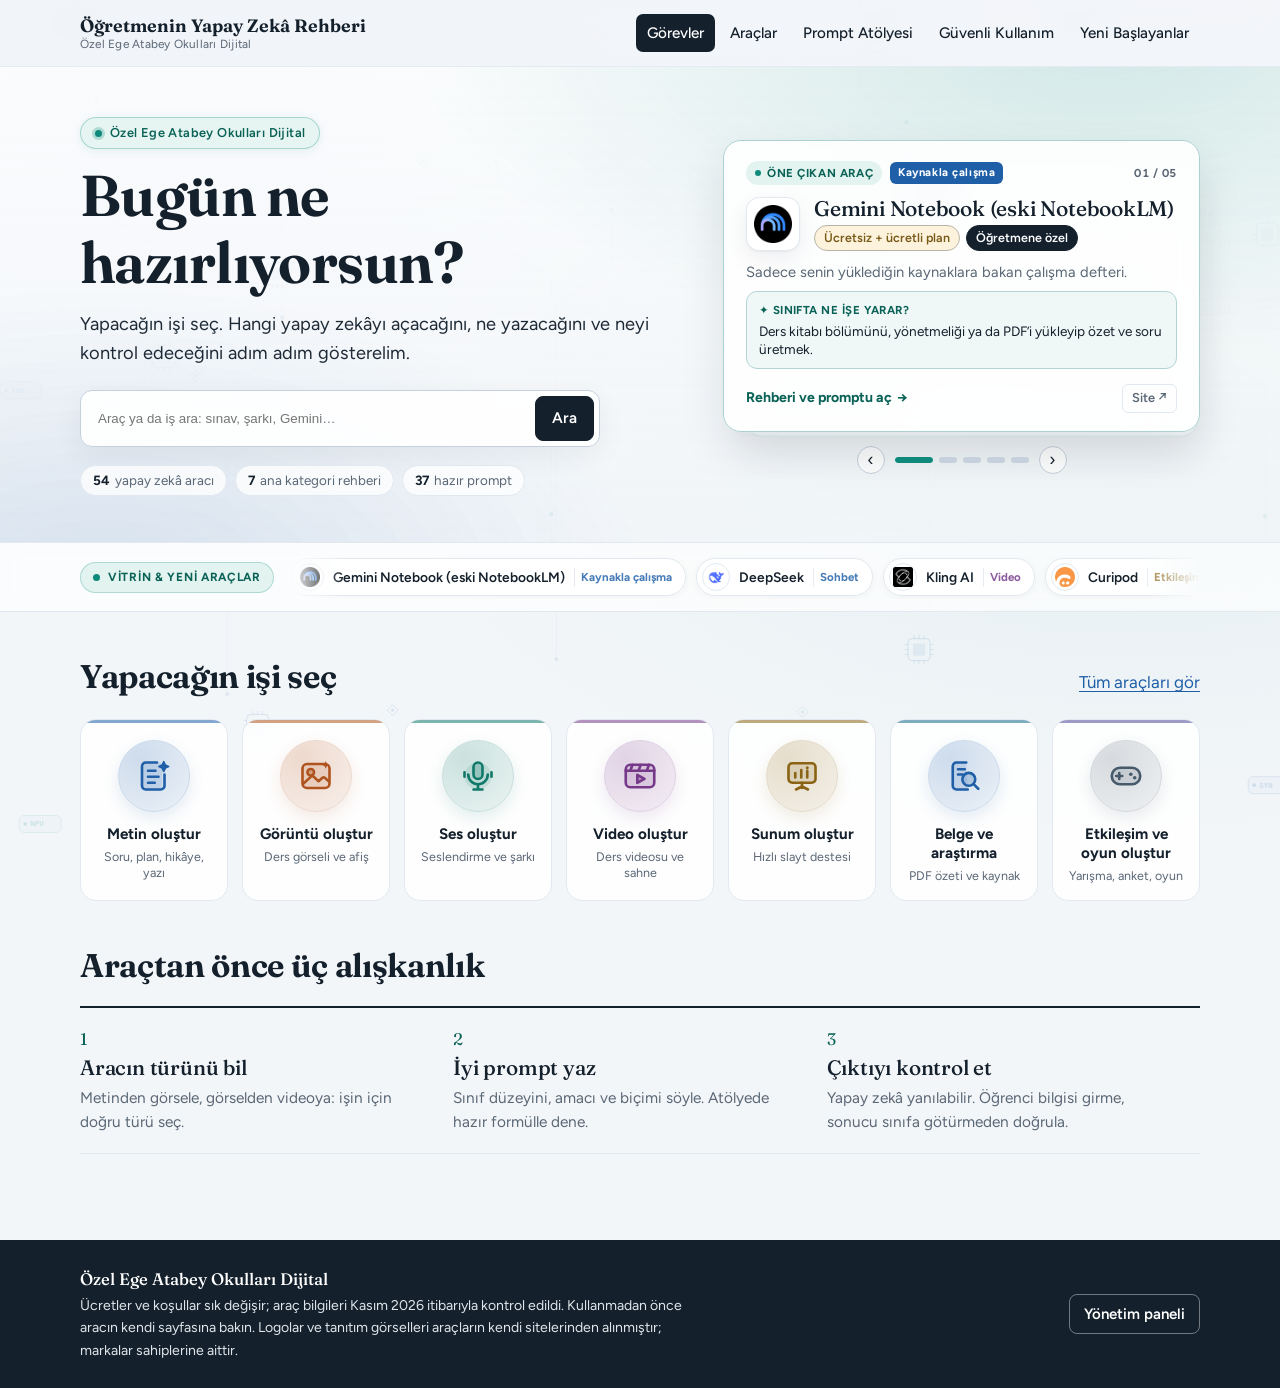
==== commit dc82dc78: "Yonetim panelinde canli sayfa onizlemesi ve tikla-duzenle sol ayar paneli eklendi" ====
--- a/index.html
+++ b/index.html
@@ -20,7 +20,7 @@
 
   <header class="ust">
     <div class="kap ust-ic">
-      <a class="marka" href="#/">
+      <a class="marka" href="#/" data-duzen="ust-marka" data-duzen-ad="Logo ve Kurum / Site Adı">
         <img id="marka-logo" class="marka-logo" alt="" hidden>
         <span class="marka-yazi">
           <strong id="marka-ad"></strong>
@@ -28,7 +28,7 @@
         </span>
       </a>
       <button class="menu-dugme" type="button" aria-expanded="false" aria-controls="ana-menu">Menü</button>
-      <nav id="ana-menu" class="menu" aria-label="Ana menü">
+      <nav id="ana-menu" class="menu" aria-label="Ana menü" data-duzen="ust-menu" data-duzen-ad="Üst Menü Bağlantıları">
         <a href="#/" data-nav="gorev">Görevler</a>
         <a href="#/araclar" data-nav="araclar">Araçlar</a>
         <a href="#/prompt" data-nav="prompt">Prompt Atölyesi</a>
@@ -40,7 +40,7 @@
 
   <main id="ana" tabindex="-1"></main>
 
-  <footer class="alt">
+  <footer class="alt" data-duzen="alt-bilgi" data-duzen-ad="Alt Bilgi (Footer)">
     <div class="kap alt-ic">
       <div>
         <strong id="alt-okul"></strong>
--- a/css/site.css
+++ b/css/site.css
@@ -44,10 +44,15 @@
 }
 
 * { box-sizing: border-box; }
+[hidden] { display: none !important; }
 html { scroll-behavior: smooth; -webkit-text-size-adjust: 100%; }
 body {
   margin: 0;
-  background: var(--kagit);
+  background:
+    radial-gradient(1200px 600px at 15% 10%, color-mix(in srgb, var(--k-metin) 6%, transparent), transparent 70%),
+    radial-gradient(1100px 620px at 88% 45%, color-mix(in srgb, var(--altin) 7%, transparent), transparent 70%),
+    var(--kagit);
+  background-attachment: fixed;
   color: var(--murekkep);
   font-family: var(--sans);
   font-size: var(--yazi-boyu, 17px);
@@ -55,7 +60,17 @@
   min-height: 100vh;
   display: flex;
   flex-direction: column;
-}
+  position: relative;
+}
+.ai-evren {
+  position: fixed;
+  inset: 0;
+  width: 100vw;
+  height: 100vh;
+  pointer-events: none;
+  z-index: 0;
+}
+main, .alt { position: relative; z-index: 1; }
 main { flex: 1; outline: none; }
 h1, h2, h3 { font-family: var(--serif); font-weight: 650; line-height: 1.15; margin: 0; letter-spacing: -.01em; text-wrap: balance; }
 h1 { font-size: clamp(2.1rem, 5.5vw, 3.6rem); }
@@ -74,7 +89,13 @@
 .atla:focus { left: 12px; }
 
 /* Üst menü */
-.ust { background: var(--kagit); border-bottom: 1px solid var(--cizgi); position: sticky; top: 0; z-index: 10; }
+.ust {
+  background: color-mix(in srgb, var(--kagit) 80%, transparent);
+  backdrop-filter: blur(14px);
+  -webkit-backdrop-filter: blur(14px);
+  border-bottom: 1px solid color-mix(in srgb, var(--cizgi) 85%, transparent);
+  position: sticky; top: 0; z-index: 10;
+}
 .ust-ic { display: flex; align-items: center; gap: 24px; min-height: 66px; flex-wrap: wrap; }
 .marka { display: flex; align-items: center; gap: 10px; text-decoration: none; color: inherit; margin-right: auto; padding: 8px 0; }
 .marka-logo { width: 40px; height: 40px; object-fit: contain; }
@@ -82,38 +103,224 @@
 .marka-yazi strong { font-family: var(--serif); font-size: 1.12rem; font-weight: 650; }
 .marka-yazi small { font-size: .74rem; color: var(--soluk); letter-spacing: .02em; }
 .menu { display: flex; gap: 4px; }
-.menu a { color: var(--murekkep); text-decoration: none; font-weight: 500; font-size: .95rem; padding: 7px 11px; border-radius: 7px; white-space: nowrap; }
+.menu a { color: var(--murekkep); text-decoration: none; font-weight: 500; font-size: .95rem; padding: 7px 11px; border-radius: 7px; white-space: nowrap; transition: background-color .16s ease; }
 .menu a:hover { background: var(--altin-acik); }
 .menu a[aria-current="page"] { background: var(--koyu); color: var(--koyu-yazi); }
 .menu-dugme { display: none; font: inherit; font-weight: 600; background: transparent; color: inherit; border: 1px solid var(--cizgi-koyu); border-radius: 7px; padding: 6px 12px; cursor: pointer; }
 
-/* Kahraman alan */
+/* Kahraman alan ve 3B İnteraktif Slayt Vitrini */
 .defter {
   position: relative;
   overflow: hidden;
   background:
-    radial-gradient(900px 420px at 88% -12%, color-mix(in srgb, var(--altin) 16%, transparent), transparent 70%),
-    radial-gradient(720px 380px at 6% 115%, color-mix(in srgb, var(--k-metin) 12%, transparent), transparent 70%),
-    linear-gradient(180deg, var(--kart) 0%, var(--kagit) 100%);
+    radial-gradient(960px 460px at 86% -8%, color-mix(in srgb, var(--altin) 18%, transparent), transparent 72%),
+    radial-gradient(760px 420px at 8% 110%, color-mix(in srgb, var(--k-metin) 14%, transparent), transparent 72%),
+    linear-gradient(180deg, color-mix(in srgb, var(--kart) 78%, transparent) 0%, color-mix(in srgb, var(--kagit) 65%, transparent) 100%);
   border-bottom: 1px solid var(--cizgi);
 }
-.defter-ic { padding: 58px 0 48px; position: relative; }
+.defter-ic {
+  padding: 50px 0 46px;
+  position: relative;
+  display: grid;
+  grid-template-columns: minmax(0, 1.12fr) minmax(320px, .88fr);
+  gap: 36px;
+  align-items: center;
+}
+.defter-ic.tek-sutun {
+  grid-template-columns: 1fr;
+}
+.cam-kapali .ust,
+.cam-kapali .sekmeli-ic,
+.cam-kapali .is-kart,
+.cam-kapali .vitrin-slayt,
+.cam-kapali .yeni-serit,
+.cam-kapali .ara-form,
+.cam-kapali .sayi-cip {
+  backdrop-filter: none !important;
+  -webkit-backdrop-filter: none !important;
+}
 .ust-etiket {
-  display: inline-block; font-size: .8rem; font-weight: 600; color: var(--altin-koyu);
+  display: inline-flex; align-items: center; gap: 8px;
+  font-size: .8rem; font-weight: 600; color: var(--altin-koyu);
   letter-spacing: .03em; margin-bottom: 14px;
-  background: var(--altin-acik); border: 1px solid color-mix(in srgb, var(--altin) 28%, transparent);
-  border-radius: 99px; padding: 4px 12px;
+  background: color-mix(in srgb, var(--altin-acik) 85%, var(--kart));
+  border: 1px solid color-mix(in srgb, var(--altin) 30%, transparent);
+  border-radius: 99px; padding: 5px 14px;
+  box-shadow: 0 2px 10px color-mix(in srgb, var(--altin) 10%, transparent);
+}
+.canli-nokta {
+  width: 7px; height: 7px; border-radius: 50%; background: var(--altin);
+  box-shadow: 0 0 0 3px color-mix(in srgb, var(--altin) 25%, transparent);
+  animation: nabiz 2.4s ease-in-out infinite;
 }
 .defter h1 { max-width: 15ch; }
-.defter .giris { font-size: 1.16rem; max-width: 56ch; margin: 16px 0 24px; }
-.ara-form { display: flex; gap: 8px; max-width: 540px; }
-.ara-form input { flex: 1; min-width: 0; }
-.girdi, .ara-form input {
+.defter .giris { font-size: 1.14rem; max-width: 52ch; margin: 14px 0 22px; color: color-mix(in srgb, var(--murekkep) 86%, var(--soluk)); }
+.ara-form {
+  display: flex; gap: 8px; max-width: 520px;
+  background: color-mix(in srgb, var(--kart) 90%, transparent);
+  backdrop-filter: blur(10px);
+  padding: 5px;
+  border-radius: 12px;
+  border: 1.5px solid var(--cizgi-koyu);
+  box-shadow: 0 10px 28px rgba(20, 32, 44, .06);
+  transition: border-color .18s ease, box-shadow .18s ease;
+}
+.ara-form:focus-within {
+  border-color: var(--altin);
+  box-shadow: 0 12px 32px color-mix(in srgb, var(--altin) 15%, transparent);
+}
+.ara-form input {
+  flex: 1; min-width: 0; border: 0 !important; background: transparent !important;
+  padding: 8px 12px !important; outline: none !important;
+}
+.girdi {
   font: inherit; color: inherit; background: var(--kart);
   border: 1.5px solid var(--cizgi-koyu); border-radius: 8px; padding: 10px 14px; width: 100%;
 }
-.girdi:focus, .ara-form input:focus { border-color: var(--k-metin); outline: 2px solid color-mix(in srgb, var(--k-metin) 30%, transparent); }
-.sayilar { font-size: .92rem; color: var(--soluk); margin: 14px 0 0; }
+.girdi:focus { border-color: var(--k-metin); outline: 2px solid color-mix(in srgb, var(--k-metin) 30%, transparent); }
+.sayilar-kapsul { display: flex; flex-wrap: wrap; gap: 8px; margin-top: 18px; }
+.sayi-cip {
+  display: inline-flex; align-items: center; gap: 5px;
+  font-size: .84rem; color: var(--soluk);
+  background: color-mix(in srgb, var(--kart) 75%, transparent);
+  border: 1px solid var(--cizgi);
+  border-radius: 99px; padding: 4px 12px;
+  backdrop-filter: blur(6px);
+}
+.sayi-cip b { color: var(--murekkep); font-weight: 700; }
+
+/* Sağ taraftaki 3B Cam Vitrin Slaytı */
+.vitrin-sahne {
+  position: relative;
+  display: flex; flex-direction: column; gap: 12px;
+  user-select: none;
+}
+.vitrin-kartlar {
+  position: relative;
+  min-height: 292px;
+  perspective: 1000px;
+}
+.vitrin-slayt {
+  position: absolute; inset: 0;
+  background: color-mix(in srgb, var(--kart) 88%, transparent);
+  backdrop-filter: blur(16px);
+  -webkit-backdrop-filter: blur(16px);
+  border: 1px solid color-mix(in srgb, var(--altin) 26%, var(--cizgi));
+  border-radius: 18px;
+  padding: 20px 22px 18px;
+  display: flex; flex-direction: column; gap: 11px;
+  box-shadow:
+    0 20px 45px rgba(20, 32, 44, .10),
+    inset 0 1px 0 rgba(255, 255, 255, .45);
+  opacity: 0;
+  pointer-events: none;
+  transform: translateY(14px) scale(.94);
+  transition: transform .48s cubic-bezier(.2, .8, .2, 1), opacity .42s ease, border-color .3s ease;
+  z-index: 1;
+}
+.vitrin-slayt.aktif {
+  opacity: 1;
+  pointer-events: auto;
+  transform: translateY(0) scale(1);
+  z-index: 3;
+}
+.vitrin-slayt.sonraki {
+  opacity: .42;
+  transform: translateY(12px) translateX(10px) scale(.95);
+  z-index: 2;
+  filter: blur(.5px);
+}
+.vitrin-slayt.onceki {
+  opacity: 0;
+  transform: translateY(-12px) scale(.95);
+  z-index: 1;
+}
+.vitrin-ust {
+  display: flex; align-items: center; gap: 8px;
+  font-size: .72rem; font-weight: 700; letter-spacing: .05em;
+}
+.vitrin-cip {
+  display: inline-flex; align-items: center; gap: 6px;
+  color: var(--altin-koyu);
+  background: var(--altin-acik);
+  padding: 3px 9px; border-radius: 99px;
+}
+.vitrin-cip .nokta { width: 6px; height: 6px; border-radius: 50%; background: var(--altin); }
+.vitrin-kat {
+  color: var(--koyu-yazi); padding: 2px 8px; border-radius: 6px; font-size: .7rem;
+}
+.vitrin-no { margin-left: auto; color: var(--soluk); font-variant-numeric: tabular-nums; }
+.vitrin-bas { display: flex; align-items: center; gap: 14px; }
+.vitrin-bas .logo.buyuk { width: 54px; height: 54px; border-radius: 13px; padding: 7px; }
+.vitrin-bas-yazi { min-width: 0; }
+.vitrin-bas-yazi h3 { font-size: 1.32rem; margin: 0 0 5px; }
+.vitrin-bas-yazi h3 a { color: var(--murekkep); text-decoration: none; }
+.vitrin-bas-yazi h3 a:hover { color: var(--altin-koyu); }
+.vitrin-ozet {
+  margin: 0; font-size: .92rem; line-height: 1.45; color: var(--soluk);
+  display: -webkit-box; -webkit-line-clamp: 2; -webkit-box-orient: vertical; overflow: hidden;
+}
+.vitrin-kutu {
+  background: color-mix(in srgb, var(--altin-acik) 55%, var(--kart));
+  border: 1px solid color-mix(in srgb, var(--altin) 22%, var(--cizgi));
+  border-radius: 11px; padding: 9px 12px; margin-top: auto;
+}
+.vitrin-kutu-etiket {
+  display: block; font-size: .72rem; font-weight: 700; color: var(--altin-koyu);
+  text-transform: uppercase; letter-spacing: .04em; margin-bottom: 2px;
+}
+.vitrin-kutu p {
+  margin: 0; font-size: .85rem; line-height: 1.38; color: var(--murekkep);
+  display: -webkit-box; -webkit-line-clamp: 2; -webkit-box-orient: vertical; overflow: hidden;
+}
+.vitrin-alt {
+  display: flex; align-items: center; justify-content: space-between; gap: 10px;
+  padding-top: 4px;
+}
+.vitrin-bag {
+  font-size: .88rem; font-weight: 700; color: var(--altin-koyu); text-decoration: none;
+  display: inline-flex; align-items: center; gap: 5px;
+}
+.vitrin-bag:hover { text-decoration: underline; }
+.vitrin-dis {
+  font-size: .8rem; font-weight: 600; color: var(--soluk); text-decoration: none;
+  padding: 3px 9px; border-radius: 6px; border: 1px solid var(--cizgi);
+}
+.vitrin-dis:hover { color: var(--murekkep); border-color: var(--cizgi-koyu); }
+.vitrin-cubuk {
+  display: flex; align-items: center; justify-content: center; gap: 10px;
+  padding-top: 2px;
+}
+.vitrin-ok {
+  width: 28px; height: 28px; border-radius: 50%;
+  border: 1px solid var(--cizgi-koyu);
+  background: color-mix(in srgb, var(--kart) 85%, transparent);
+  color: var(--murekkep); font-size: 1.1rem; line-height: 1;
+  display: grid; place-items: center; cursor: pointer;
+  transition: background-color .16s ease, transform .16s ease;
+}
+.vitrin-ok:hover { background: var(--altin-acik); border-color: var(--altin); transform: scale(1.06); }
+.vitrin-noktalar { display: flex; align-items: center; gap: 6px; }
+.vitrin-nokta {
+  width: 18px; height: 6px; border-radius: 99px; border: 0; padding: 0;
+  background: var(--cizgi-koyu); cursor: pointer; overflow: hidden; position: relative;
+  transition: width .28s ease, background-color .28s ease;
+}
+.vitrin-nokta.aktif { width: 38px; background: color-mix(in srgb, var(--altin) 25%, var(--cizgi)); }
+.vitrin-dolum {
+  position: absolute; inset: 0; width: 0%;
+  background: var(--altin); border-radius: 99px;
+}
+.vitrin-nokta.aktif .vitrin-dolum {
+  animation: slaytDolum 4.8s linear forwards;
+}
+.vitrin-sahne.duraklat .vitrin-nokta.aktif .vitrin-dolum {
+  animation-play-state: paused;
+}
+@keyframes slaytDolum {
+  from { width: 0%; }
+  to { width: 100%; }
+}
 
 .bolum { padding: 46px 0; }
 .bolum-bas { display: flex; flex-wrap: wrap; align-items: baseline; justify-content: space-between; gap: 6px 20px; margin-bottom: 22px; }
@@ -138,7 +345,10 @@
   border-radius: 7px 7px 0 0; color: var(--koyu-yazi); font-size: .75rem; font-weight: 600; letter-spacing: .02em; white-space: nowrap;
 }
 .sekmeli-ic {
-  background: var(--kart); border: 1px solid var(--cizgi); border-radius: var(--yaricap);
+  background: color-mix(in srgb, var(--kart) 86%, transparent);
+  backdrop-filter: blur(8px);
+  -webkit-backdrop-filter: blur(8px);
+  border: 1px solid var(--cizgi); border-radius: var(--yaricap);
   padding: 16px 18px 15px; height: 100%; display: flex; flex-direction: column; transition: transform .14s ease, box-shadow .14s ease, border-color .14s ease;
 }
 a.sekmeli:hover .sekmeli-ic { transform: translateY(-2px); box-shadow: var(--golge); border-color: var(--cizgi-koyu); }
@@ -395,99 +605,184 @@
 ul.logolu li { display: flex; align-items: center; gap: 10px; margin: 0; }
 .yon-liste .logo + span { margin-right: auto; }
 
-/* ---------- "Yapacağın işi seç" kutucukları ---------- */
-/* Kart yerine ikon madalyonu: büyük ikon, altında küçük başlık.
-   Madalyonun biçimi (yuvarlak / altıgen / yumuşak kare) panelden seçilir;
-   .is-izgara üzerindeki sekil-* sınıfı belirler. */
+/* ---------- "Yapacağın işi seç" kategori kartları ---------- */
+/* Sade ve modern kategori kartları: üstte zengin duotone ikon madalyonu,
+   altında kategori başlığı ve kısa açıklama. Madalyon biçimi (yuvarlak / altıgen /
+   yumuşak kare) yönetim panelinden seçilebilir. */
 .is-izgara {
   display: grid;
-  grid-template-columns: repeat(auto-fill, minmax(126px, 1fr));
-  gap: 26px 10px;
+  grid-template-columns: repeat(auto-fit, minmax(140px, 1fr));
+  gap: 14px;
 }
 .is-kart {
-  display: flex; flex-direction: column; align-items: center; gap: 11px;
-  text-align: center; text-decoration: none; color: inherit; padding: 4px 2px;
+  position: relative;
+  display: flex; flex-direction: column; align-items: center; gap: 13px;
+  text-align: center; text-decoration: none; color: inherit;
+  background: color-mix(in srgb, var(--kart) 85%, transparent);
+  backdrop-filter: blur(8px);
+  -webkit-backdrop-filter: blur(8px);
+  border: 1px solid var(--cizgi);
+  border-radius: calc(var(--yaricap) + 4px);
+  padding: 20px 12px 16px;
+  overflow: hidden;
+  transition: transform .2s ease, box-shadow .2s ease, border-color .2s ease;
+}
+.is-kart::before {
+  content: ''; position: absolute; inset: 0 0 auto 0; height: 3px;
+  background: currentColor; opacity: .55;
+  transition: opacity .2s ease, height .2s ease;
 }
 .is-madalyon {
-  width: 86px; height: 86px; display: grid; place-items: center;
-  background: color-mix(in srgb, currentColor 11%, var(--kart));
-  border: 1px solid color-mix(in srgb, currentColor 22%, var(--kart));
-  transition: transform .2s ease, box-shadow .2s ease, background-color .2s ease;
-}
-.is-madalyon .ikon { width: 38px; height: 38px; }
-.is-kart b { font-size: .9rem; font-weight: 600; line-height: 1.3; max-width: 15ch; color: var(--murekkep); }
-.is-kart small { font-size: .76rem; color: var(--soluk); display: block; margin-top: 2px; }
+  width: 72px; height: 72px; display: grid; place-items: center; flex-shrink: 0;
+  background:
+    radial-gradient(circle at 30% 25%, color-mix(in srgb, currentColor 22%, var(--kart)), color-mix(in srgb, currentColor 9%, var(--kart)));
+  border: 1.5px solid color-mix(in srgb, currentColor 24%, var(--kart));
+  box-shadow: 0 6px 16px color-mix(in srgb, currentColor 12%, transparent);
+  transition: transform .22s cubic-bezier(.2, .8, .2, 1), box-shadow .22s ease, background .22s ease;
+}
+.is-madalyon .ikon {
+  width: 36px; height: 36px;
+  transition: transform .22s cubic-bezier(.2, .8, .2, 1);
+}
+.is-yazi { display: flex; flex-direction: column; align-items: center; gap: 3px; }
+.is-kart b {
+  font-size: .95rem; font-weight: 700; line-height: 1.25;
+  color: var(--murekkep); display: block;
+}
+.is-kart small {
+  font-size: .78rem; color: var(--soluk); line-height: 1.3;
+  display: block; margin-top: 2px;
+}
+.is-kart:hover,
+.is-kart:focus-visible {
+  transform: translateY(-4px);
+  box-shadow: var(--golge);
+  border-color: color-mix(in srgb, currentColor 42%, var(--cizgi));
+  outline: none;
+}
+.is-kart:hover::before,
+.is-kart:focus-visible::before { opacity: 1; height: 4px; }
 .is-kart:hover .is-madalyon,
 .is-kart:focus-visible .is-madalyon {
-  transform: translateY(-5px);
-  background: color-mix(in srgb, currentColor 20%, var(--kart));
-  box-shadow: var(--golge);
-}
-.is-kart:hover b { text-decoration: underline; text-underline-offset: 3px; }
-.is-kart:focus-visible { outline: none; }
-.is-kart:focus-visible b { text-decoration: underline; text-underline-offset: 3px; }
+  transform: scale(1.06);
+  background:
+    radial-gradient(circle at 30% 25%, color-mix(in srgb, currentColor 30%, var(--kart)), color-mix(in srgb, currentColor 14%, var(--kart)));
+  box-shadow: 0 8px 20px color-mix(in srgb, currentColor 20%, transparent);
+}
+.is-kart:hover .is-madalyon .ikon,
+.is-kart:focus-visible .is-madalyon .ikon { transform: scale(1.08); }
+
+/* Yedi kategorinin her biri kendi ayırt edici rengini alır */
+.m-metin { color: var(--k-metin); }
+.m-gorsel { color: var(--k-gorsel); }
+.m-ses { color: var(--k-ses); }
+.m-video { color: var(--k-video); }
+.m-sunum { color: var(--k-egitim); }
+.m-arastirma { color: color-mix(in srgb, var(--k-metin) 52%, var(--k-ses)); }
+.m-oyun { color: color-mix(in srgb, var(--k-video) 55%, var(--k-metin)); }
 
 .sekil-yuvarlak .is-madalyon { border-radius: 50%; }
-.sekil-yumusak .is-madalyon { border-radius: 30%; }
+.sekil-yumusak .is-madalyon { border-radius: 26%; }
 .sekil-altigen .is-madalyon {
-  border: 0; border-radius: 0;
-  background: color-mix(in srgb, currentColor 15%, var(--kart));
+  border: 0; border-radius: 0; box-shadow: none;
+  background: color-mix(in srgb, currentColor 16%, var(--kart));
   clip-path: polygon(50% 0%, 93.3% 25%, 93.3% 75%, 50% 100%, 6.7% 75%, 6.7% 25%);
 }
 .sekil-altigen .is-kart:hover .is-madalyon { box-shadow: none; }
 
-/* ---------- Yeni eklenen araçlar şeridi ---------- */
-.yeni-serit { background: var(--kagit); border-bottom: 1px solid var(--cizgi); padding: 13px 0; }
-.yeni-ic { display: flex; align-items: center; gap: 10px 18px; flex-wrap: wrap; }
+/* Görev detay sayfasındaki başlık ikonu, çoklu prompt yığını ve diğer işler çipleri */
+.kucuk-madalyon { width: 56px; height: 56px; border-radius: 16px; }
+.kucuk-madalyon .ikon { width: 30px; height: 30px; }
+.prompt-yigin { display: grid; gap: 16px; }
+.diger-gorevler { display: flex; flex-wrap: wrap; gap: 10px; }
+.diger-cip {
+  display: inline-flex; align-items: center; gap: 8px;
+  background: var(--kart); border: 1px solid var(--cizgi); border-radius: 99px;
+  padding: 7px 15px 7px 10px; text-decoration: none; color: var(--murekkep);
+  font-weight: 600; font-size: .92rem;
+  transition: transform .16s ease, border-color .16s ease, box-shadow .16s ease;
+}
+.diger-cip:hover { transform: translateY(-2px); border-color: var(--cizgi-koyu); box-shadow: var(--golge); }
+.diger-cip .ikon { width: 20px; height: 20px; display: block; }
+
+/* ---------- Sonsuz Kayan Vitrin Şeridi (Marquee) ---------- */
+.yeni-serit {
+  background: color-mix(in srgb, var(--kart) 68%, transparent);
+  backdrop-filter: blur(10px);
+  -webkit-backdrop-filter: blur(10px);
+  border-bottom: 1px solid var(--cizgi);
+  padding: 12px 0;
+  overflow: hidden;
+}
+.yeni-ic { display: flex; align-items: center; gap: 16px; }
 .yeni-etiket {
   display: inline-flex; align-items: center; gap: 8px; flex-shrink: 0;
-  font-size: .76rem; font-weight: 700; letter-spacing: .05em; text-transform: uppercase;
+  font-size: .74rem; font-weight: 700; letter-spacing: .06em; text-transform: uppercase;
   color: var(--altin-koyu);
-}
-.yeni-etiket::before {
-  content: ''; width: 7px; height: 7px; border-radius: 50%; background: var(--altin);
+  background: var(--altin-acik);
+  border: 1px solid color-mix(in srgb, var(--altin) 25%, transparent);
+  padding: 5px 12px; border-radius: 99px;
+}
+.yeni-etiket i {
+  width: 7px; height: 7px; border-radius: 50%; background: var(--altin);
   animation: nabiz 2.4s ease-in-out infinite;
 }
-.yeni-liste { display: flex; flex-wrap: wrap; gap: 8px; list-style: none; padding: 0; margin: 0; }
-.yeni-liste li {
-  margin: 0;
-  animation: yeniGir .5s cubic-bezier(.2, .7, .3, 1) backwards;
-  animation-delay: calc(var(--s) * 75ms);
-}
+.yeni-pencere {
+  flex: 1; min-width: 0; overflow: hidden;
+  -webkit-mask-image: linear-gradient(90deg, transparent 0%, #000 6%, #000 94%, transparent 100%);
+  mask-image: linear-gradient(90deg, transparent 0%, #000 6%, #000 94%, transparent 100%);
+}
+.yeni-liste {
+  display: flex; align-items: center; gap: 10px;
+  list-style: none; padding: 3px 0; margin: 0;
+  width: max-content;
+  animation: seritKay 36s linear infinite;
+}
+.yeni-pencere:hover .yeni-liste,
+.yeni-pencere:focus-within .yeni-liste {
+  animation-play-state: paused;
+}
+.yeni-liste li { margin: 0; flex-shrink: 0; }
 .yeni-rozet {
-  display: flex; align-items: center; gap: 8px; text-decoration: none; color: inherit;
-  background: var(--kart); border: 1px solid var(--cizgi); border-radius: 99px;
-  padding: 4px 14px 4px 4px; font-size: .87rem; font-weight: 600; white-space: nowrap;
+  display: flex; align-items: center; gap: 9px; text-decoration: none; color: inherit;
+  background: color-mix(in srgb, var(--kart) 92%, transparent);
+  border: 1px solid var(--cizgi); border-radius: 99px;
+  padding: 4px 13px 4px 5px; font-size: .86rem; font-weight: 600; white-space: nowrap;
+  box-shadow: 0 2px 8px rgba(20, 32, 44, .04);
   transition: transform .18s ease, box-shadow .18s ease, border-color .18s ease;
 }
 .yeni-rozet:hover, .yeni-rozet:focus-visible {
-  transform: translateY(-3px); box-shadow: var(--golge); border-color: var(--cizgi-koyu);
+  transform: translateY(-2px); box-shadow: var(--golge); border-color: var(--altin);
 }
 .yeni-rozet .logo {
-  width: 30px; height: 30px; border-radius: 50%; padding: 3px;
-  animation: suzul 5s ease-in-out infinite;
-  animation-delay: calc(var(--s) * 240ms);
-}
-.yeni-rozet:hover .logo { animation-play-state: paused; }
-
-@keyframes yeniGir {
-  from { opacity: 0; transform: translateY(12px) scale(.88); }
-  to { opacity: 1; transform: none; }
+  width: 28px; height: 28px; border-radius: 50%; padding: 3px;
+}
+.yeni-rozet-kat {
+  font-size: .72rem; font-weight: 700; opacity: .82;
+  padding-left: 6px; border-left: 1px solid var(--cizgi);
+}
+
+@keyframes seritKay {
+  from { transform: translateX(0); }
+  to { transform: translateX(-50%); }
 }
 @keyframes nabiz {
   0%, 100% { transform: scale(1); opacity: 1; }
   50% { transform: scale(1.7); opacity: .4; }
 }
-@keyframes suzul {
-  0%, 100% { transform: translateY(0); }
-  50% { transform: translateY(-3px); }
-}
-
+
+@media (max-width: 980px) {
+  .defter-ic { grid-template-columns: 1fr; gap: 28px; padding: 38px 0 34px; }
+  .is-izgara { grid-template-columns: repeat(auto-fill, minmax(148px, 1fr)); gap: 12px; }
+}
 @media (max-width: 560px) {
-  .is-izgara { grid-template-columns: repeat(auto-fill, minmax(104px, 1fr)); gap: 20px 8px; }
-  .is-madalyon { width: 72px; height: 72px; }
-  .is-madalyon .ikon { width: 32px; height: 32px; }
-  .is-kart b { font-size: .84rem; }
-  .yeni-liste { gap: 6px; }
+  .vitrin-kartlar { min-height: 310px; }
+  .yeni-etiket { display: none; }
+  .is-izgara { grid-template-columns: repeat(2, 1fr); gap: 10px; }
+  .is-kart { padding: 16px 10px 14px; gap: 10px; }
+  .is-madalyon { width: 62px; height: 62px; }
+  .is-madalyon .ikon { width: 30px; height: 30px; }
+  .is-kart b { font-size: .88rem; }
+  .yeni-liste { gap: 8px; }
   .yeni-rozet { font-size: .82rem; padding-right: 11px; }
 }
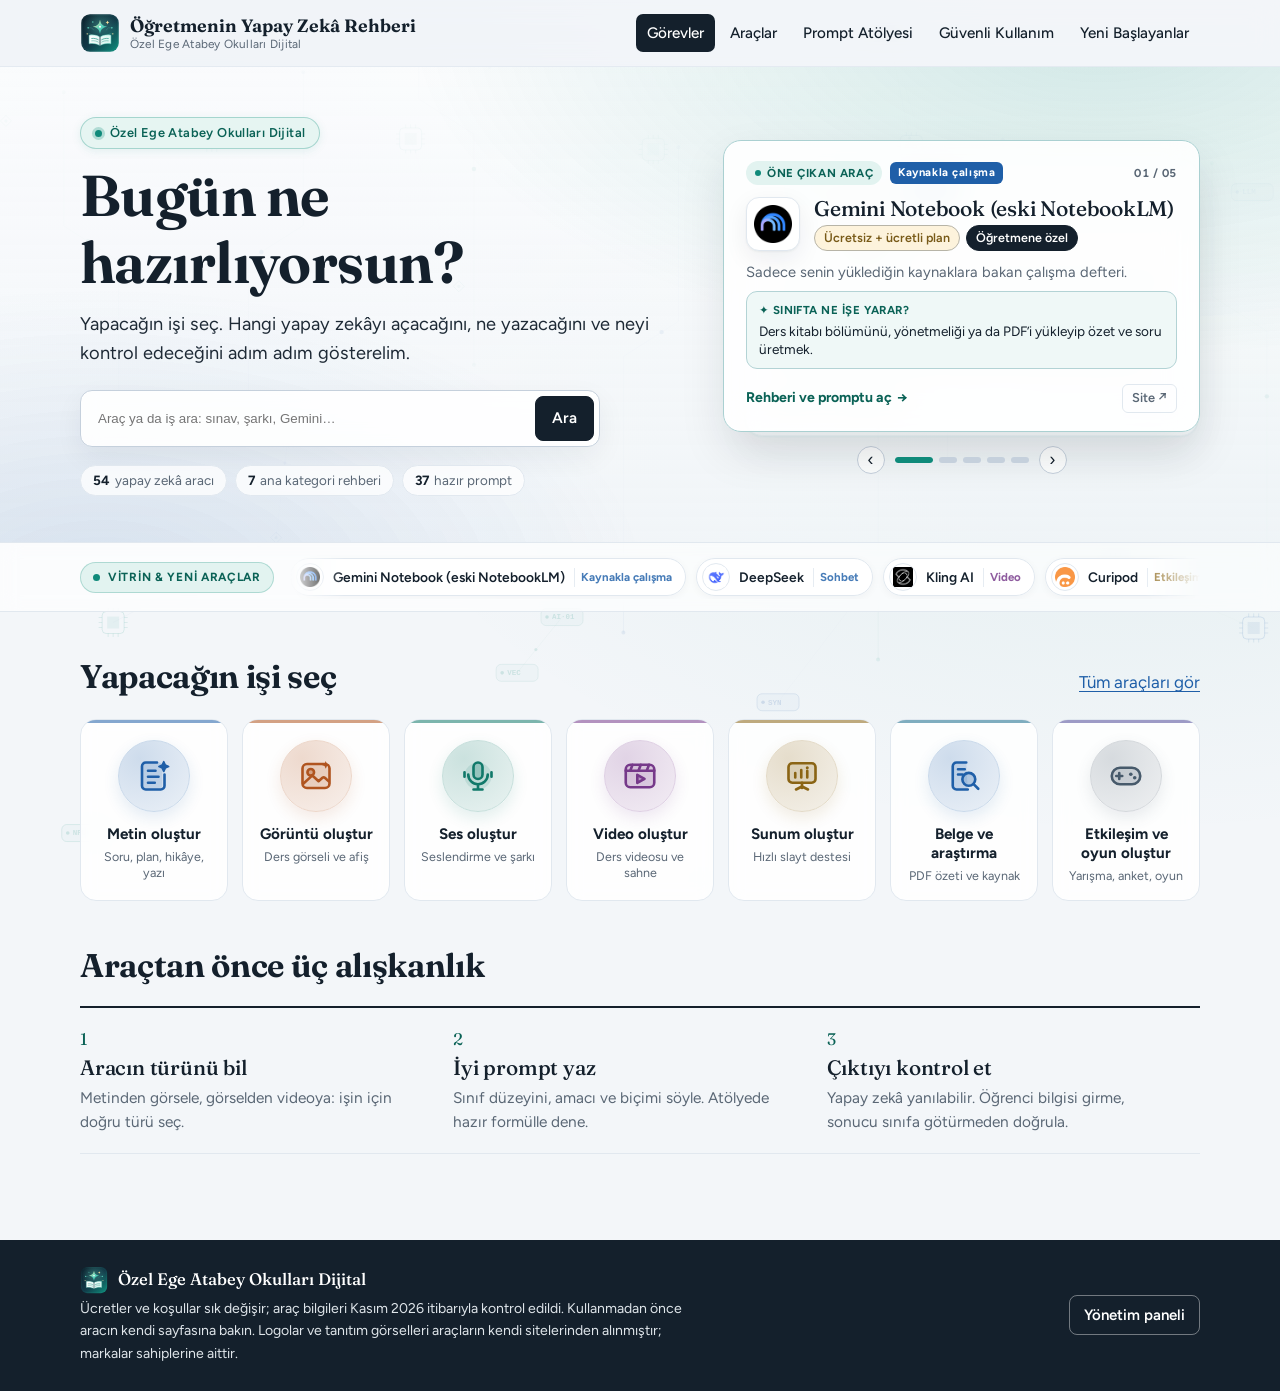
==== commit cdeacb11: "Site ikonu (favicon, yeni sekme, logo) ve 1200x630 WhatsApp sosyal medya paylasim banneri eklendi" ====
--- a/index.html
+++ b/index.html
@@ -5,6 +5,34 @@
   <meta name="viewport" content="width=device-width, initial-scale=1">
   <title>Öğretmenin Yapay Zekâ Rehberi</title>
   <meta name="description" content="Öğretmenler için göreve göre yapay zekâ rehberi: doğru aracı seçin, hazır promptları kullanın, güvenli çalışın.">
+  <meta name="theme-color" content="#0f8a7a">
+
+  <!-- Sekme İkonları (Favicon, Yeni Sekme Paneli, Mobil Ana Ekran) -->
+  <link rel="icon" type="image/svg+xml" href="assets/ikon.svg">
+  <link rel="icon" type="image/png" sizes="32x32" href="assets/favicon-32.png">
+  <link rel="icon" type="image/png" sizes="192x192" href="assets/favicon-192.png">
+  <link rel="shortcut icon" href="favicon.ico">
+  <link rel="apple-touch-icon" sizes="180x180" href="assets/apple-touch-icon.png">
+  <link rel="manifest" href="site.webmanifest">
+
+  <!-- WhatsApp, Telegram, Facebook, LinkedIn ve X (Twitter) Bağlantı Önizleme Banner'ı (1200x630) -->
+  <meta property="og:type" content="website">
+  <meta property="og:locale" content="tr_TR">
+  <meta property="og:site_name" content="Özel Ege Atabey Okulları Dijital">
+  <meta property="og:title" content="Öğretmenin Yapay Zekâ Rehberi">
+  <meta property="og:description" content="Yapacağın işi seç; hangi yapay zekâyı açacağını, ne yazacağını ve hazır promptları adım adım gör.">
+  <meta property="og:url" content="https://egitimdeyapayzeka-jet.vercel.app/">
+  <meta property="og:image" content="https://egitimdeyapayzeka-jet.vercel.app/assets/og-banner.png">
+  <meta property="og:image:secure_url" content="https://egitimdeyapayzeka-jet.vercel.app/assets/og-banner.png">
+  <meta property="og:image:type" content="image/png">
+  <meta property="og:image:width" content="1200">
+  <meta property="og:image:height" content="630">
+  <meta property="og:image:alt" content="Öğretmenin Yapay Zekâ Rehberi · Özel Ege Atabey Okulları Dijital">
+  <meta name="twitter:card" content="summary_large_image">
+  <meta name="twitter:title" content="Öğretmenin Yapay Zekâ Rehberi">
+  <meta name="twitter:description" content="Yapacağın işi seç; hangi yapay zekâyı açacağını, ne yazacağını ve hazır promptları adım adım gör.">
+  <meta name="twitter:image" content="https://egitimdeyapayzeka-jet.vercel.app/assets/og-banner.png">
+
   <link rel="preconnect" href="https://fonts.googleapis.com">
   <link rel="preconnect" href="https://fonts.gstatic.com" crossorigin>
   <link href="https://fonts.googleapis.com/css2?family=Figtree:wght@400;500;600;700&family=Fraunces:opsz,wght@9..144,500;9..144,650&display=swap" rel="stylesheet">
@@ -21,7 +49,7 @@
   <header class="ust">
     <div class="kap ust-ic">
       <a class="marka" href="#/" data-duzen="ust-marka" data-duzen-ad="Logo ve Kurum / Site Adı">
-        <img id="marka-logo" class="marka-logo" alt="" hidden>
+        <img id="marka-logo" class="marka-logo" src="assets/ikon.svg" alt="">
         <span class="marka-yazi">
           <strong id="marka-ad"></strong>
           <small id="marka-okul"></small>
@@ -43,7 +71,10 @@
   <footer class="alt" data-duzen="alt-bilgi" data-duzen-ad="Alt Bilgi (Footer)">
     <div class="kap alt-ic">
       <div>
-        <strong id="alt-okul"></strong>
+        <div class="alt-baslik-satir">
+          <img id="alt-logo" class="alt-logo" src="assets/ikon.svg" alt="">
+          <strong id="alt-okul"></strong>
+        </div>
         <p id="alt-not"></p>
       </div>
       <a class="alt-ekle" href="yonetim.html">Yönetim paneli</a>
--- a/css/site.css
+++ b/css/site.css
@@ -98,7 +98,9 @@
 }
 .ust-ic { display: flex; align-items: center; gap: 24px; min-height: 66px; flex-wrap: wrap; }
 .marka { display: flex; align-items: center; gap: 10px; text-decoration: none; color: inherit; margin-right: auto; padding: 8px 0; }
-.marka-logo { width: 40px; height: 40px; object-fit: contain; }
+.marka-logo { width: 40px; height: 40px; object-fit: contain; border-radius: 9px; flex-shrink: 0; }
+.alt-baslik-satir { display: flex; align-items: center; gap: 10px; margin-bottom: 4px; }
+.alt-logo { width: 28px; height: 28px; object-fit: contain; border-radius: 7px; flex-shrink: 0; }
 .marka-yazi { display: flex; flex-direction: column; line-height: 1.2; }
 .marka-yazi strong { font-family: var(--serif); font-size: 1.12rem; font-weight: 650; }
 .marka-yazi small { font-size: .74rem; color: var(--soluk); letter-spacing: .02em; }
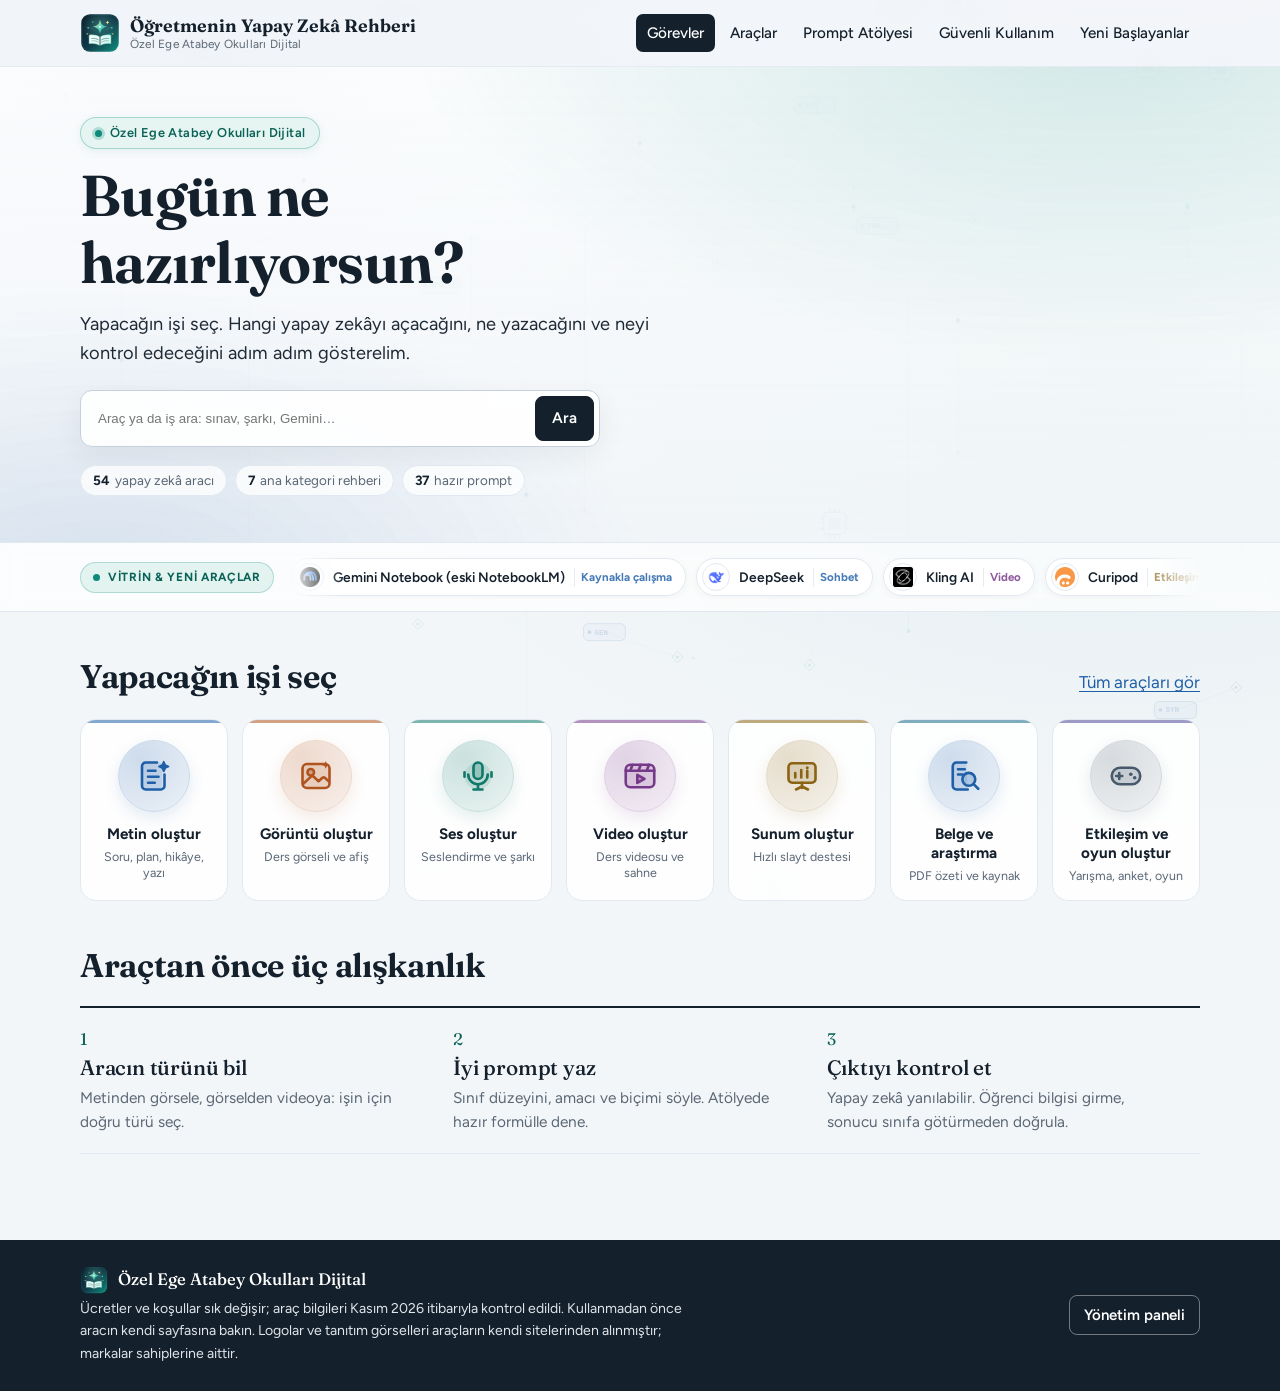
==== commit e9053f57: "Anasayfa 3B slayt kapatildi, HTTPS-HTTP pencere koprusu ve mobil surum damgasi eklendi" ====
--- a/index.html
+++ b/index.html
@@ -36,12 +36,12 @@
   <link rel="preconnect" href="https://fonts.googleapis.com">
   <link rel="preconnect" href="https://fonts.gstatic.com" crossorigin>
   <link href="https://fonts.googleapis.com/css2?family=Figtree:wght@400;500;600;700&family=Fraunces:opsz,wght@9..144,500;9..144,650&display=swap" rel="stylesheet">
-  <link rel="stylesheet" href="css/site.css">
+  <link rel="stylesheet" href="css/site.css?v=20261112b">
   <!-- Renkler ve yazı tipi: veri/tema.js (yönetim panelindeki Tema bölümünden değişir) -->
-  <script src="veri/site.js"></script>
-  <script src="veri/tema.js"></script>
-  <script src="js/tema.js"></script>
-  <script src="js/ikonlar.js"></script>
+  <script src="veri/site.js?v=20261112b"></script>
+  <script src="veri/tema.js?v=20261112b"></script>
+  <script src="js/tema.js?v=20261112b"></script>
+  <script src="js/ikonlar.js?v=20261112b"></script>
 </head>
 <body>
   <a class="atla" href="#ana">İçeriğe geç</a>
@@ -83,10 +83,10 @@
 
   <div id="bildirim" class="bildirim" role="status" aria-live="polite"></div>
 
-  <script src="veri/araclar.js"></script>
-  <script src="veri/gorseller.js"></script>
-  <script src="veri/gorevler.js"></script>
-  <script src="veri/rehber.js"></script>
-  <script src="js/app.js"></script>
+  <script src="veri/araclar.js?v=20261112b"></script>
+  <script src="veri/gorseller.js?v=20261112b"></script>
+  <script src="veri/gorevler.js?v=20261112b"></script>
+  <script src="veri/rehber.js?v=20261112b"></script>
+  <script src="js/app.js?v=20261112b"></script>
 </body>
 </html>
